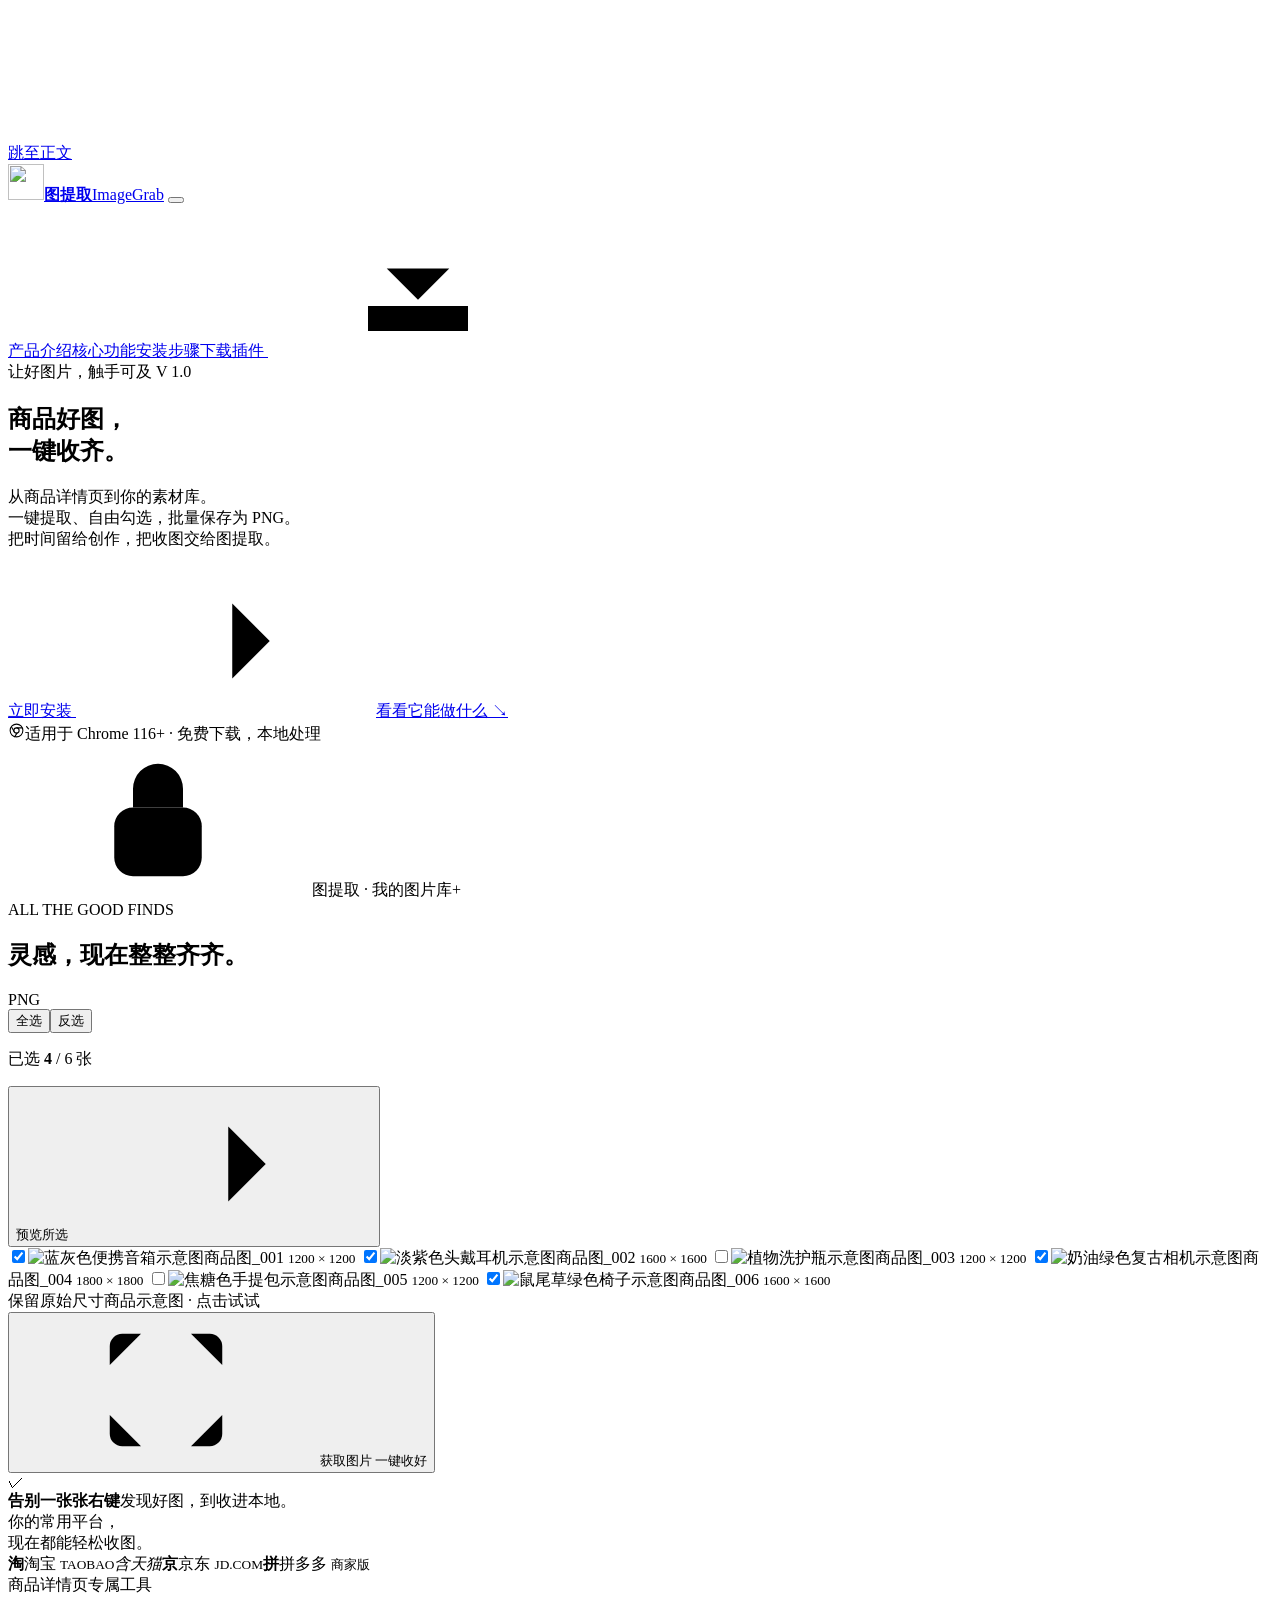
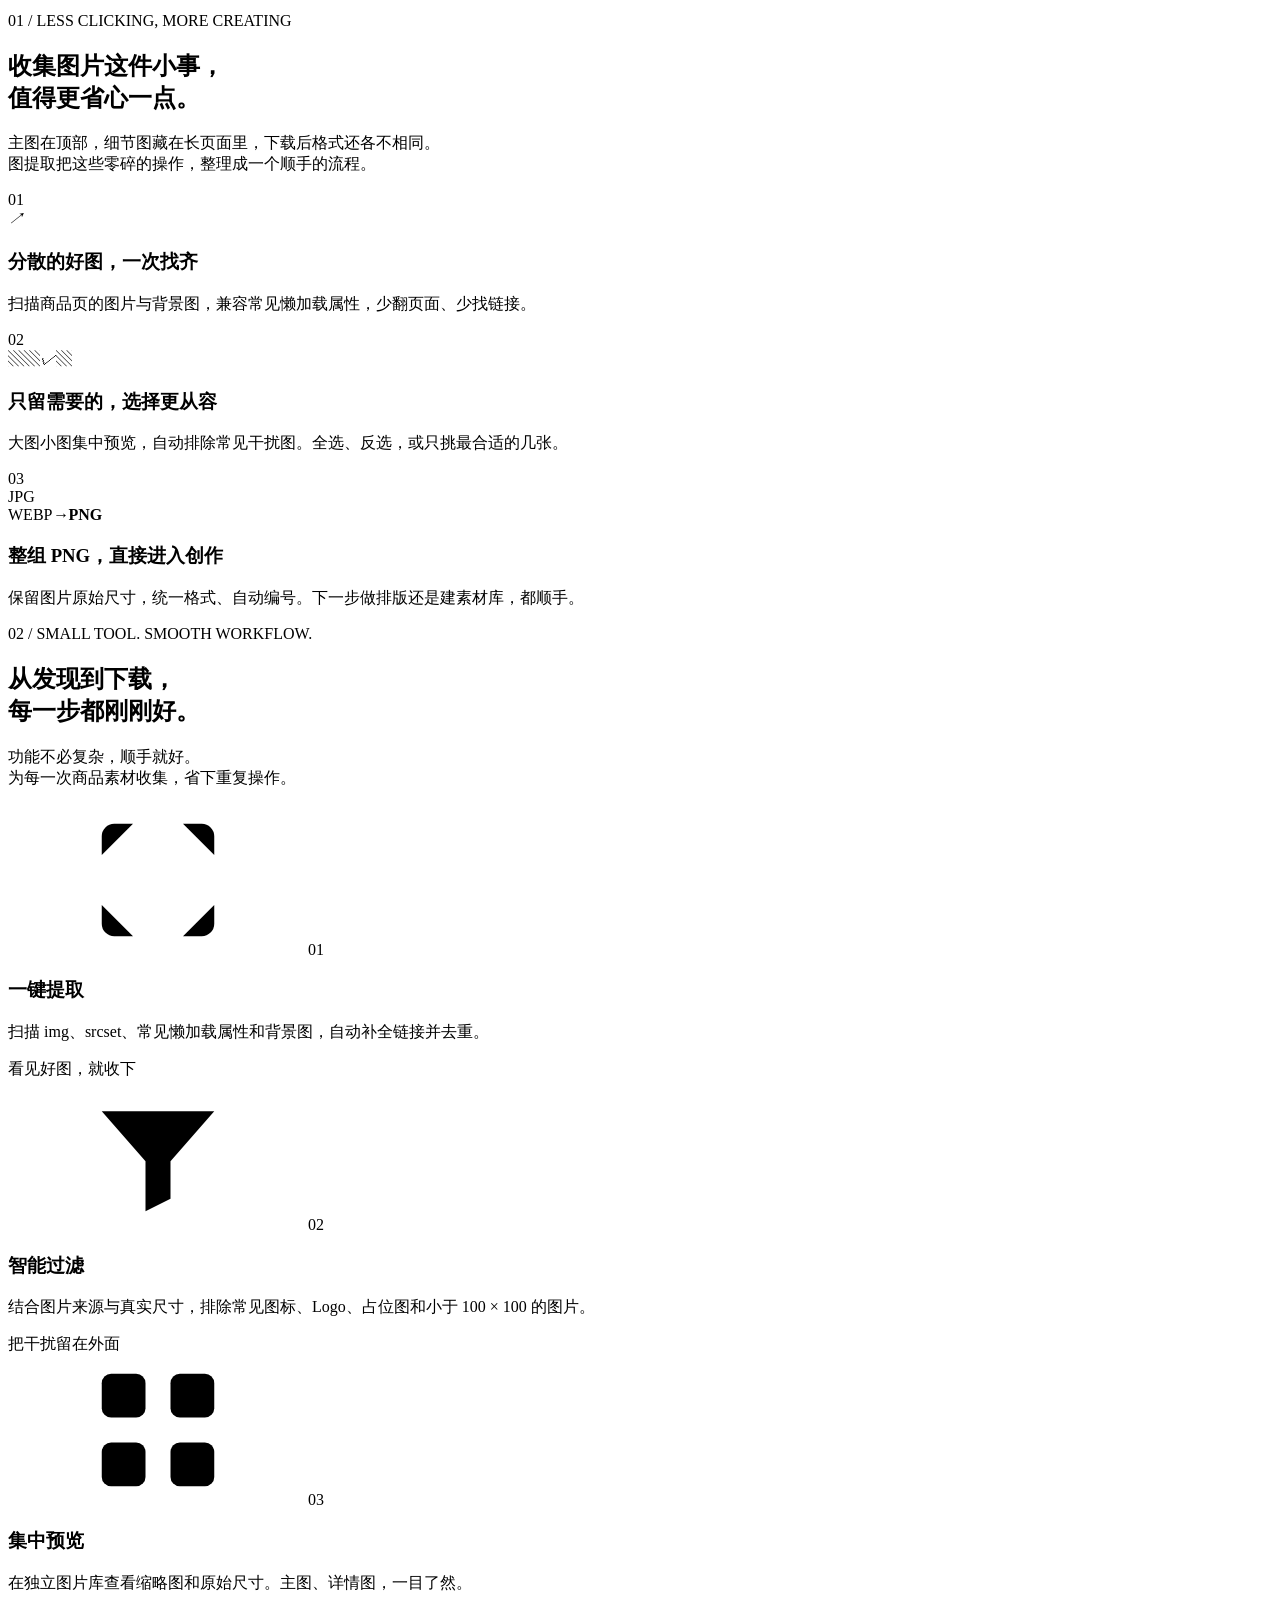
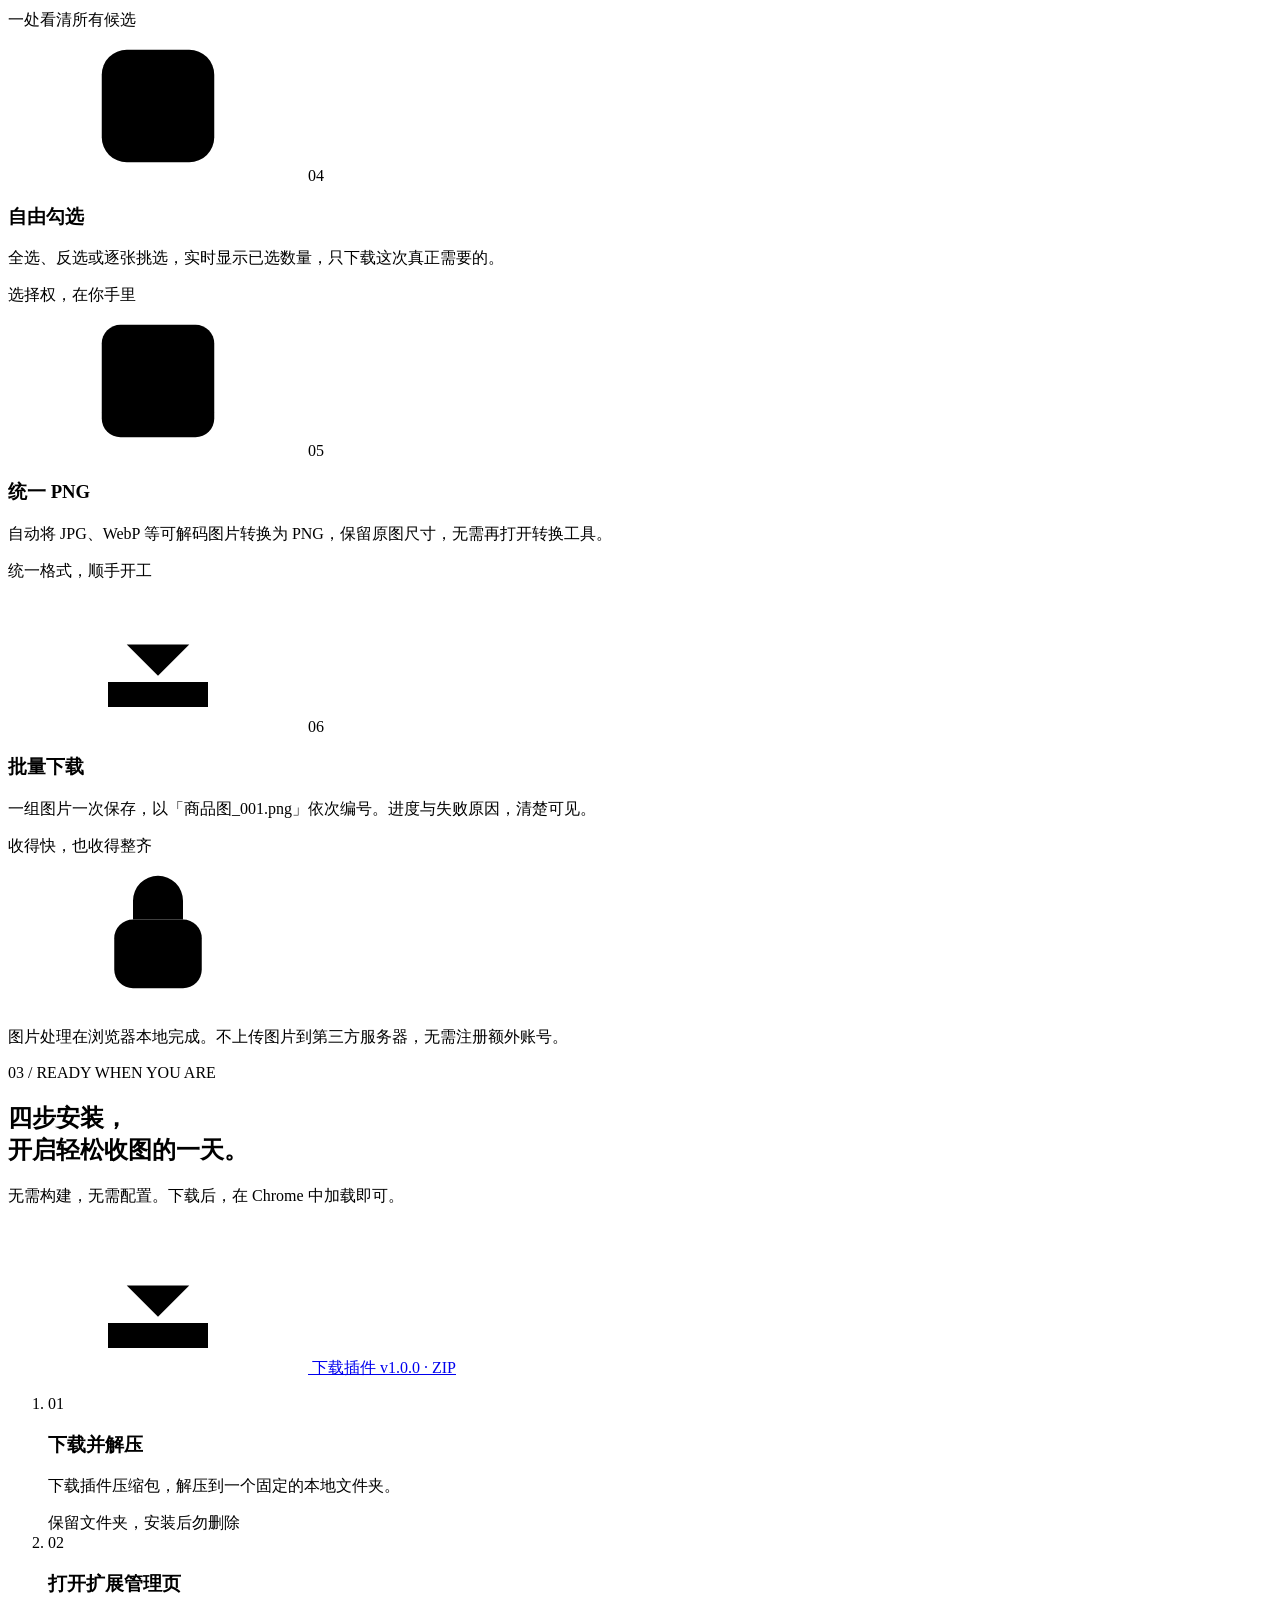
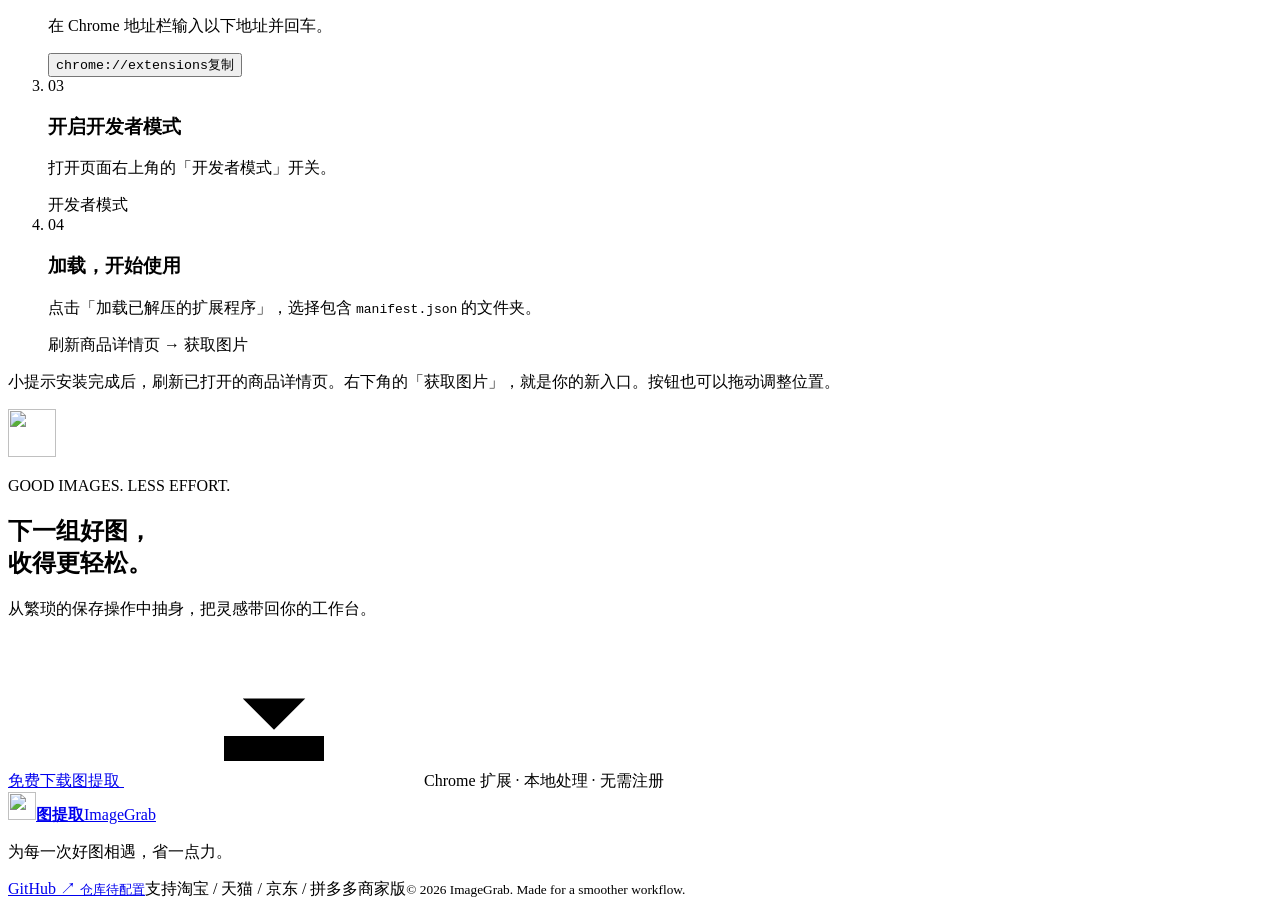
==== docs/index.html @ 9b7d7954 "Add product website" ====
<!doctype html>
<html lang="zh-CN">
<head>
  <meta charset="utf-8"><meta name="viewport" content="width=device-width,initial-scale=1">
  <meta name="description" content="图提取 ImageGrab，Chrome 电商图片助手。提取淘宝、天猫、京东及拼多多商品详情图，集中预览、自由勾选，批量导出 PNG。">
  <meta name="theme-color" content="#4d47dc"><title>图提取 ImageGrab — 商品好图，一键收齐。</title>
  <link rel="icon" href="assets/logo.svg" type="image/svg+xml"><link rel="stylesheet" href="css/style.css"><script src="js/main.js" defer></script>
</head>
<body>
  <a class="skip-link" href="#main">跳至正文</a>
  <!-- 全站 SVG 图标库，完全本地，无外部依赖。 -->
  <svg class="svg-library" xmlns="http://www.w3.org/2000/svg" aria-hidden="true"><defs>
    <symbol id="icon-arrow" viewBox="0 0 24 24"><path d="M5 12h14m-6-6 6 6-6 6"/></symbol>
    <symbol id="icon-download" viewBox="0 0 24 24"><path d="M12 3v12m-5-5 5 5 5-5M4 16v4h16v-4"/></symbol>
    <symbol id="icon-scan" viewBox="0 0 24 24"><path d="M8 3H5a2 2 0 0 0-2 2v3m13-5h3a2 2 0 0 1 2 2v3M3 16v3a2 2 0 0 0 2 2h3m8 0h3a2 2 0 0 0 2-2v-3M3 12h18"/></symbol>
    <symbol id="icon-filter" viewBox="0 0 24 24"><path d="M3 5h18l-7 8v6l-4 2v-8Z"/></symbol>
    <symbol id="icon-grid" viewBox="0 0 24 24"><rect x="3" y="3" width="7" height="7" rx="1.5"/><rect x="14" y="3" width="7" height="7" rx="1.5"/><rect x="3" y="14" width="7" height="7" rx="1.5"/><rect x="14" y="14" width="7" height="7" rx="1.5"/></symbol>
    <symbol id="icon-check" viewBox="0 0 24 24"><path d="m6 12 4 4 8-8"/><rect x="3" y="3" width="18" height="18" rx="4"/></symbol>
    <symbol id="icon-image" viewBox="0 0 24 24"><rect x="3" y="3" width="18" height="18" rx="3"/><path d="m3 17 5-5 4 4 4-6 5 7"/><circle cx="8" cy="8" r="1"/></symbol>
    <symbol id="icon-lock" viewBox="0 0 24 24"><rect x="5" y="10" width="14" height="11" rx="3"/><path d="M8 10V7a4 4 0 0 1 8 0v3m-4 5v2"/></symbol>
  </defs></svg>
  <!-- 吸顶导航：无 JS 时仍可使用所有锚点。 -->
  <header class="site-header" id="top">
    <nav class="nav container" aria-label="主导航">
      <a class="brand" href="#top" aria-label="图提取首页"><img src="assets/logo.svg" width="36" height="36" alt=""><strong>图提取</strong><span class="brand-en">ImageGrab</span></a>
      <button class="menu-toggle" aria-controls="nav-links" aria-expanded="false" aria-label="打开导航菜单"><span></span><span></span></button>
      <div class="nav-links" id="nav-links"><a href="#about">产品介绍</a><a href="#features">核心功能</a><a href="#install">安装步骤</a><a class="nav-download" href="assets/imagegrab-v1.0.0.zip" download="ImageGrab-v1.0.0.zip">下载插件 <svg class="icon"><use href="#icon-download"/></svg></a></div>
    </nav>
  </header>
  <main id="main">
    <!-- 首屏：价值主张 + 可点击的图片库示意。 -->
    <section class="hero container" aria-labelledby="hero-title">
      <div class="hero-copy" data-reveal>
        <div class="eyebrow"><span class="status-dot"></span>让好图片，触手可及 <span class="version">V 1.0</span></div>
        <h1 id="hero-title">商品好图，<br><span>一键收齐。</span></h1>
        <p class="hero-description">从商品详情页到你的素材库。<br>一键提取、自由勾选，批量保存为 PNG。<br>把时间留给创作，把收图交给图提取。</p>
        <div class="hero-actions"><a class="button button-primary" href="#install">立即安装 <svg class="icon"><use href="#icon-arrow"/></svg></a><a class="button button-text" href="#features">看看它能做什么 <span aria-hidden="true">↘</span></a></div>
        <div class="chrome-note"><svg width="17" height="17" viewBox="0 0 24 24" fill="none" aria-hidden="true"><circle cx="12" cy="12" r="9" stroke="currentColor" stroke-width="1.5"/><circle cx="12" cy="12" r="3.7" stroke="currentColor" stroke-width="1.5"/><path d="M12 8.3h8M8.8 13.8 5 7.2m8 8.2-4 6" stroke="currentColor" stroke-width="1.5"/></svg>适用于 Chrome 116+ <span>·</span> 免费下载，本地处理</div>
      </div>
      <div class="hero-visual" data-reveal>
        <div class="visual-grid" aria-hidden="true"></div>
        <div class="workbench">
          <div class="window-bar"><div class="window-dots" aria-hidden="true"><i></i><i></i><i></i></div><span><svg class="icon"><use href="#icon-lock"/></svg> 图提取 · 我的图片库</span><span class="window-plus" aria-hidden="true">+</span></div>
          <div class="workbench-body">
            <div class="workbench-heading"><div><span class="mini-eyebrow">ALL THE GOOD FINDS</span><h2>灵感，现在整整齐齐。</h2></div><span class="file-badge">PNG</span></div>
            <div class="demo-toolbar"><div><button id="demo-all" aria-label="全选示意图片">全选</button><span></span><button id="demo-invert">反选</button></div><p>已选 <strong id="demo-count">4</strong> / 6 张</p><button id="demo-preview">预览所选 <svg class="icon"><use href="#icon-arrow"/></svg></button></div>
            <div class="demo-gallery" id="demo-gallery">
              <label class="demo-card"><input type="checkbox" checked aria-label="选择蓝色音箱示意图"><span class="demo-checkbox" aria-hidden="true"></span><img src="assets/product-speaker.svg" width="600" height="600" alt="蓝灰色便携音箱示意图"><span class="demo-meta">商品图_001 <small>1200 × 1200</small></span></label>
              <label class="demo-card"><input type="checkbox" checked aria-label="选择紫色耳机示意图"><span class="demo-checkbox" aria-hidden="true"></span><img src="assets/product-headphones.svg" width="600" height="600" alt="淡紫色头戴耳机示意图"><span class="demo-meta">商品图_002 <small>1600 × 1600</small></span></label>
              <label class="demo-card"><input type="checkbox" aria-label="选择植物洗护示意图"><span class="demo-checkbox" aria-hidden="true"></span><img src="assets/product-bottle.svg" width="600" height="600" alt="植物洗护瓶示意图"><span class="demo-meta">商品图_003 <small>1200 × 1200</small></span></label>
              <label class="demo-card"><input type="checkbox" checked aria-label="选择复古相机示意图"><span class="demo-checkbox" aria-hidden="true"></span><img src="assets/product-camera.svg" width="600" height="600" alt="奶油绿色复古相机示意图"><span class="demo-meta">商品图_004 <small>1800 × 1800</small></span></label>
              <label class="demo-card"><input type="checkbox" aria-label="选择手提包示意图"><span class="demo-checkbox" aria-hidden="true"></span><img src="assets/product-bag.svg" width="600" height="600" alt="焦糖色手提包示意图"><span class="demo-meta">商品图_005 <small>1200 × 1200</small></span></label>
              <label class="demo-card"><input type="checkbox" checked aria-label="选择椅子示意图"><span class="demo-checkbox" aria-hidden="true"></span><img src="assets/product-chair.svg" width="600" height="600" alt="鼠尾草绿色椅子示意图"><span class="demo-meta">商品图_006 <small>1600 × 1600</small></span></label>
            </div>
            <div class="workbench-footer"><span><i class="tiny-dot"></i>保留原始尺寸</span><span>商品示意图 · 点击试试</span></div>
          </div>
        </div>
        <button class="extract-demo" id="demo-extract"><svg class="icon"><use href="#icon-scan"/></svg> 获取图片 <span>一键收好</span></button>
        <div class="floating-note"><span class="note-check">✓</span><div><strong>告别一张张右键</strong><span>发现好图，到收进本地。</span></div></div>
      </div>
    </section>
    <div class="platform-band container" data-reveal><span class="platform-caption">你的常用平台，<br>现在都能轻松收图。</span><div class="platforms"><span><b class="platform-mark taobao">淘</b>淘宝 <small>TAOBAO</small><i>含天猫</i></span><span><b class="platform-mark jd">京</b>京东 <small>JD.COM</small></span><span><b class="platform-mark pdd">拼</b>拼多多 <small>商家版</small></span></div><span class="platform-detail">商品详情页专属工具</span></div>
    <!-- 产品介绍：围绕实际收图流程，避免空泛承诺。 -->
    <section class="about section container" id="about" aria-labelledby="about-title">
      <div class="about-heading" data-reveal><p class="section-kicker">01 / LESS CLICKING, MORE CREATING</p><h2 id="about-title">收集图片这件小事，<br>值得更省心一点。</h2><p class="section-description">主图在顶部，细节图藏在长页面里，下载后格式还各不相同。<br class="desktop-break">图提取把这些零碎的操作，整理成一个顺手的流程。</p></div>
      <div class="about-cards" data-reveal>
        <article><span class="about-number">01</span><div class="about-art art-find" aria-hidden="true"><span></span><span></span><span></span><i>↗</i></div><h3>分散的好图，一次找齐</h3><p>扫描商品页的图片与背景图，兼容常见懒加载属性，少翻页面、少找链接。</p></article>
        <article><span class="about-number">02</span><div class="about-art art-select" aria-hidden="true"><span>▧</span><span class="picked">▧<i>✓</i></span><span>▧</span></div><h3>只留需要的，选择更从容</h3><p>大图小图集中预览，自动排除常见干扰图。全选、反选，或只挑最合适的几张。</p></article>
        <article><span class="about-number">03</span><div class="about-art art-format" aria-hidden="true"><span>JPG<br>WEBP</span><i>→</i><b>PNG</b></div><h3>整组 PNG，直接进入创作</h3><p>保留图片原始尺寸，统一格式、自动编号。下一步做排版还是建素材库，都顺手。</p></article>
      </div>
    </section>
    <!-- 六项核心能力 -->
    <section class="features-section" id="features" aria-labelledby="features-title"><div class="container section">
      <div class="section-heading" data-reveal><div><p class="section-kicker">02 / SMALL TOOL. SMOOTH WORKFLOW.</p><h2 id="features-title">从发现到下载，<br>每一步都刚刚好。</h2></div><p class="section-description">功能不必复杂，顺手就好。<br>为每一次商品素材收集，省下重复操作。</p></div>
      <div class="feature-grid">
        <article class="feature-card" data-reveal><svg class="feature-icon"><use href="#icon-scan"/></svg><span class="feature-no">01</span><h3>一键提取</h3><p>扫描 img、srcset、常见懒加载属性和背景图，自动补全链接并去重。</p><span class="feature-tag">看见好图，就收下</span></article>
        <article class="feature-card" data-reveal><svg class="feature-icon"><use href="#icon-filter"/></svg><span class="feature-no">02</span><h3>智能过滤</h3><p>结合图片来源与真实尺寸，排除常见图标、Logo、占位图和小于 100 × 100 的图片。</p><span class="feature-tag">把干扰留在外面</span></article>
        <article class="feature-card" data-reveal><svg class="feature-icon"><use href="#icon-grid"/></svg><span class="feature-no">03</span><h3>集中预览</h3><p>在独立图片库查看缩略图和原始尺寸。主图、详情图，一目了然。</p><span class="feature-tag">一处看清所有候选</span></article>
        <article class="feature-card" data-reveal><svg class="feature-icon"><use href="#icon-check"/></svg><span class="feature-no">04</span><h3>自由勾选</h3><p>全选、反选或逐张挑选，实时显示已选数量，只下载这次真正需要的。</p><span class="feature-tag">选择权，在你手里</span></article>
        <article class="feature-card" data-reveal><svg class="feature-icon"><use href="#icon-image"/></svg><span class="feature-no">05</span><h3>统一 PNG</h3><p>自动将 JPG、WebP 等可解码图片转换为 PNG，保留原图尺寸，无需再打开转换工具。</p><span class="feature-tag">统一格式，顺手开工</span></article>
        <article class="feature-card" data-reveal><svg class="feature-icon"><use href="#icon-download"/></svg><span class="feature-no">06</span><h3>批量下载</h3><p>一组图片一次保存，以「商品图_001.png」依次编号。进度与失败原因，清楚可见。</p><span class="feature-tag">收得快，也收得整齐</span></article>
      </div>
      <div class="privacy-note" data-reveal><svg class="icon"><use href="#icon-lock"/></svg><p>图片处理在浏览器本地完成。<span>不上传图片到第三方服务器，无需注册额外账号。</span></p></div>
    </div></section>
    <!-- 安装：提供真实 ZIP，不使用不可访问的 Chrome 内部协议链接。 -->
    <section class="install section container" id="install" aria-labelledby="install-title">
      <div class="install-panel" data-reveal><div class="install-heading"><div><p class="section-kicker">03 / READY WHEN YOU ARE</p><h2 id="install-title">四步安装，<br>开启轻松收图的一天。</h2><p>无需构建，无需配置。下载后，在 Chrome 中加载即可。</p></div><a class="button button-light" href="assets/imagegrab-v1.0.0.zip" download="ImageGrab-v1.0.0.zip"><svg class="icon"><use href="#icon-download"/></svg> 下载插件 <span>v1.0.0 · ZIP</span></a></div>
        <ol class="install-steps"><li><span class="step-number">01</span><h3>下载并解压</h3><p>下载插件压缩包，解压到一个固定的本地文件夹。</p><span class="step-hint">保留文件夹，安装后勿删除</span></li><li><span class="step-number">02</span><h3>打开扩展管理页</h3><p>在 Chrome 地址栏输入以下地址并回车。</p><button class="copy-code" data-copy="chrome://extensions" title="复制扩展管理页地址"><code>chrome://extensions</code><span>复制</span></button></li><li><span class="step-number">03</span><h3>开启开发者模式</h3><p>打开页面右上角的「开发者模式」开关。</p><div class="mode-example" aria-hidden="true">开发者模式 <span></span></div></li><li><span class="step-number">04</span><h3>加载，开始使用</h3><p>点击「加载已解压的扩展程序」，选择包含 <code>manifest.json</code> 的文件夹。</p><span class="step-hint">刷新商品详情页 → 获取图片</span></li></ol>
      </div>
      <p class="install-tip"><span>小提示</span>安装完成后，刷新已打开的商品详情页。右下角的「获取图片」，就是你的新入口。按钮也可以拖动调整位置。</p>
    </section>
    <section class="cta container" id="download" aria-labelledby="cta-title" data-reveal><span class="cta-logo"><img src="assets/logo.svg" width="48" height="48" alt=""></span><p class="section-kicker">GOOD IMAGES. LESS EFFORT.</p><h2 id="cta-title">下一组好图，<br class="mobile-break">收得更轻松。</h2><p>从繁琐的保存操作中抽身，把灵感带回你的工作台。</p><a class="button button-primary" href="assets/imagegrab-v1.0.0.zip" download="ImageGrab-v1.0.0.zip">免费下载图提取 <svg class="icon"><use href="#icon-download"/></svg></a><span class="cta-note">Chrome 扩展 · 本地处理 · 无需注册</span></section>
  </main>
  <footer class="site-footer container"><div><a class="brand" href="#top"><img src="assets/logo.svg" width="28" height="28" alt=""><strong>图提取</strong><span class="brand-en">ImageGrab</span></a><p>为每一次好图相遇，省一点力。</p></div><div class="footer-right"><a href="https://github.com/" target="_blank" rel="noreferrer" title="占位链接：发布项目后替换为实际仓库地址">GitHub ↗ <small>仓库待配置</small></a><span>支持淘宝 / 天猫 / 京东 / 拼多多商家版</span><small>© <span id="year">2026</span> ImageGrab. Made for a smoother workflow.</small></div></footer>
  <div id="toast" class="toast" role="status" aria-live="polite"></div>
  <dialog id="demo-dialog" aria-labelledby="demo-dialog-title"><div class="dialog-heading"><div><p class="section-kicker">A LITTLE PREVIEW</p><h2 id="demo-dialog-title">这组好图，选好了。</h2></div><button id="dialog-close" aria-label="关闭预览">×</button></div><div id="demo-selected" class="selected-preview"></div><p class="dialog-note">这是官网的交互示意。安装扩展后，即可在真实商品页提取并批量下载图片。</p><a href="#install" class="button button-primary" id="dialog-install">去安装图提取 <svg class="icon"><use href="#icon-arrow"/></svg></a></dialog>
</body></html>
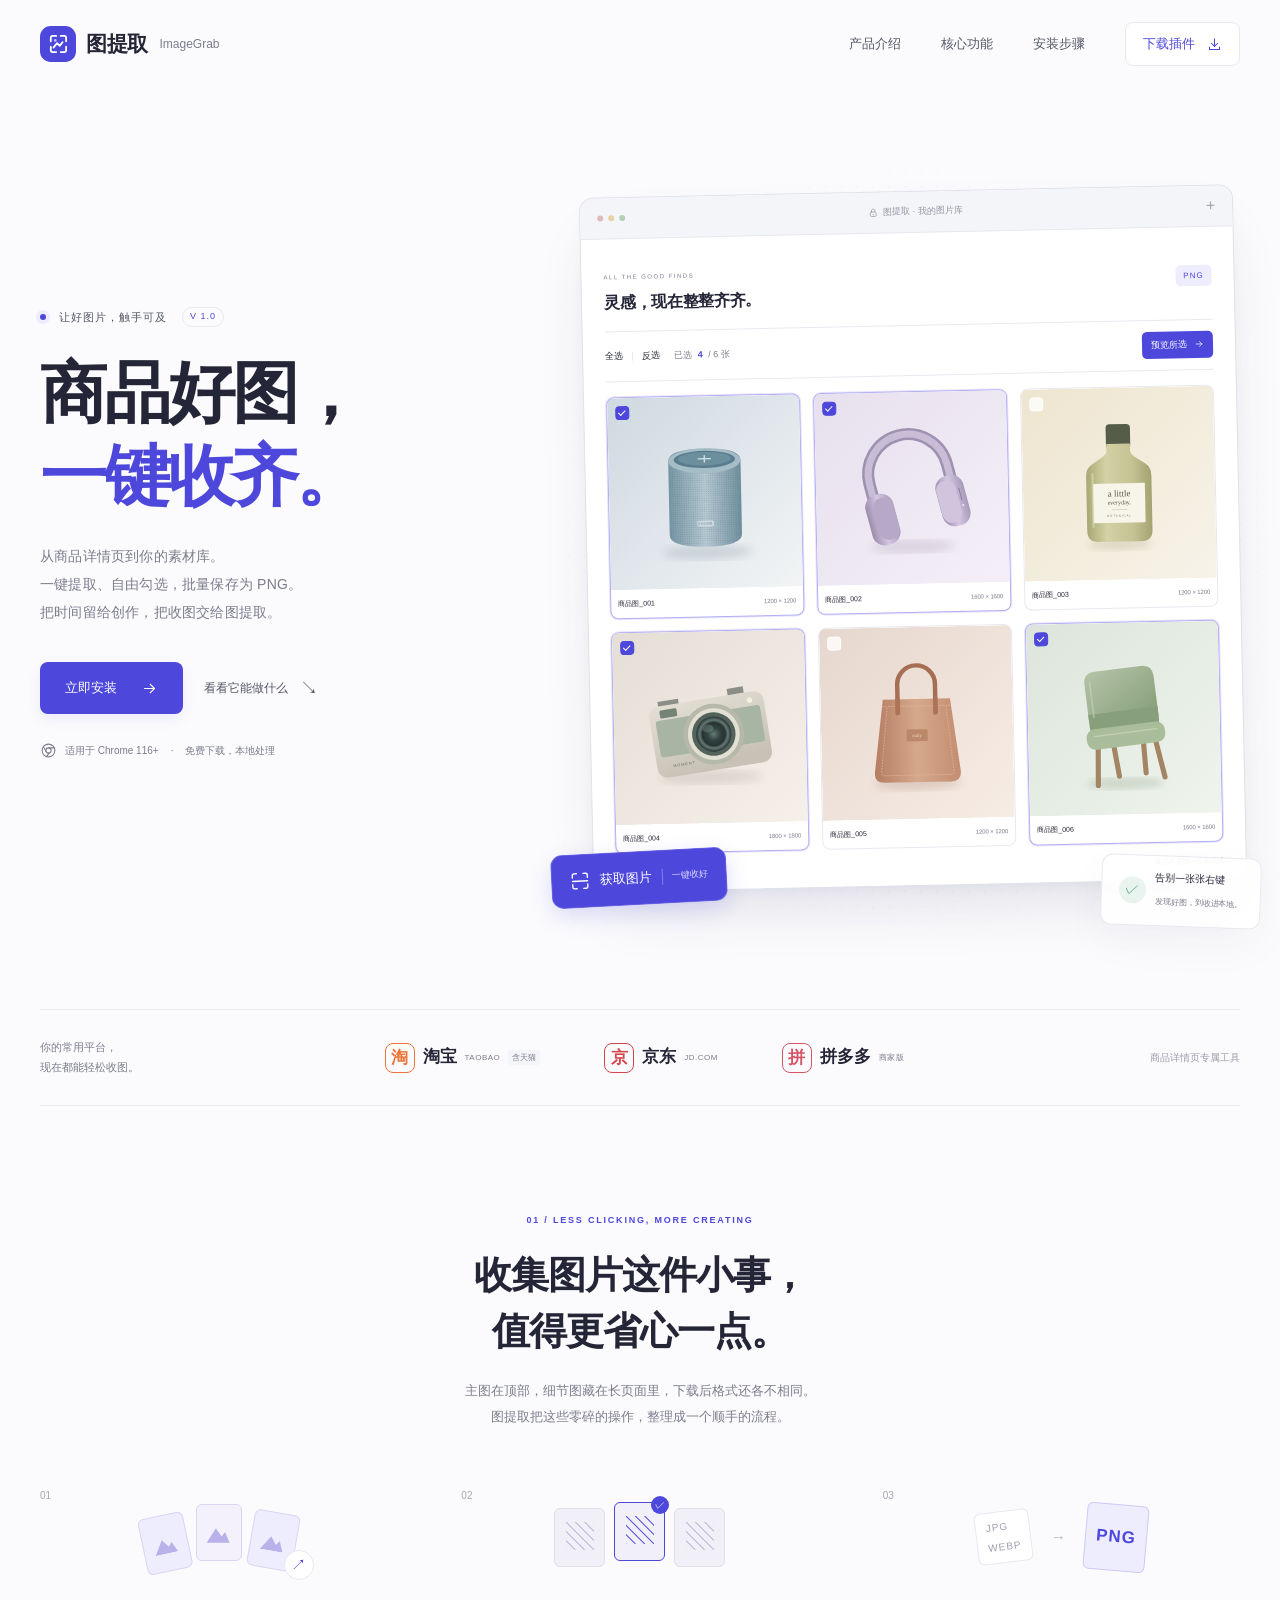
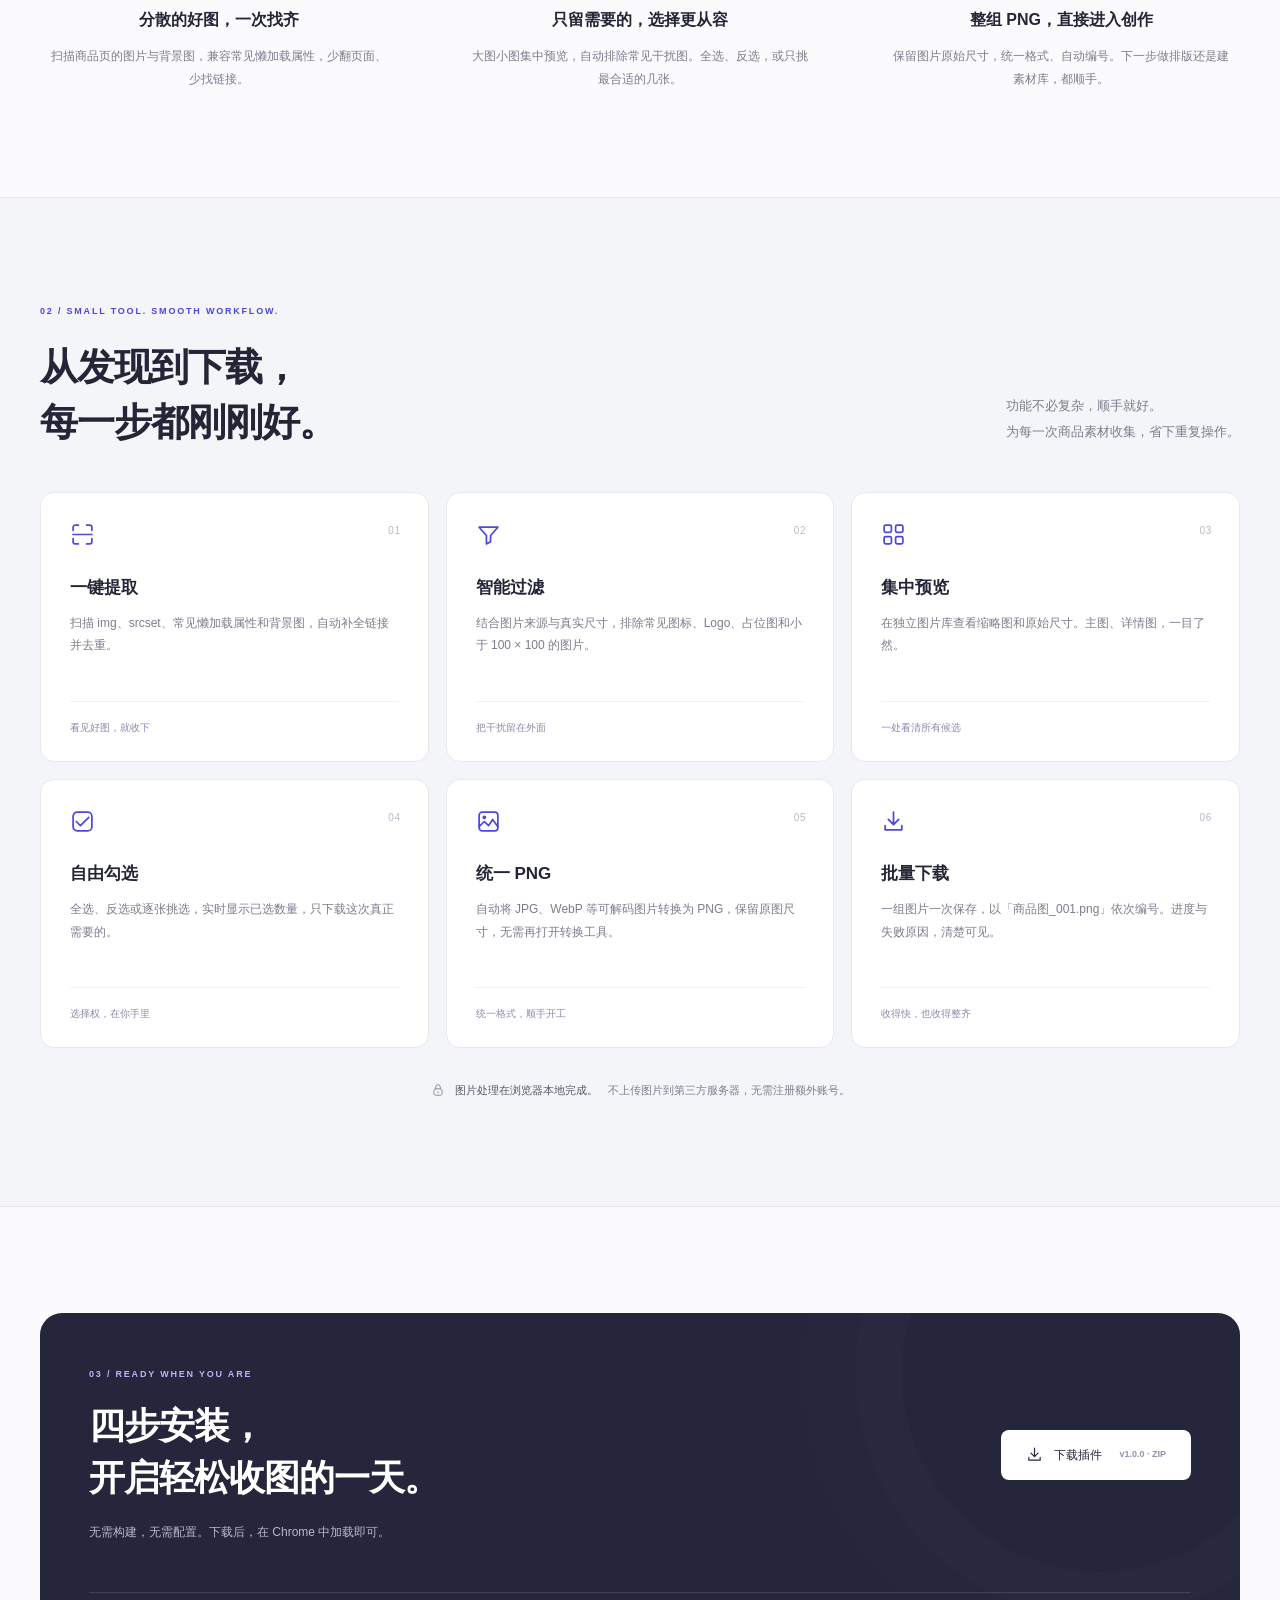
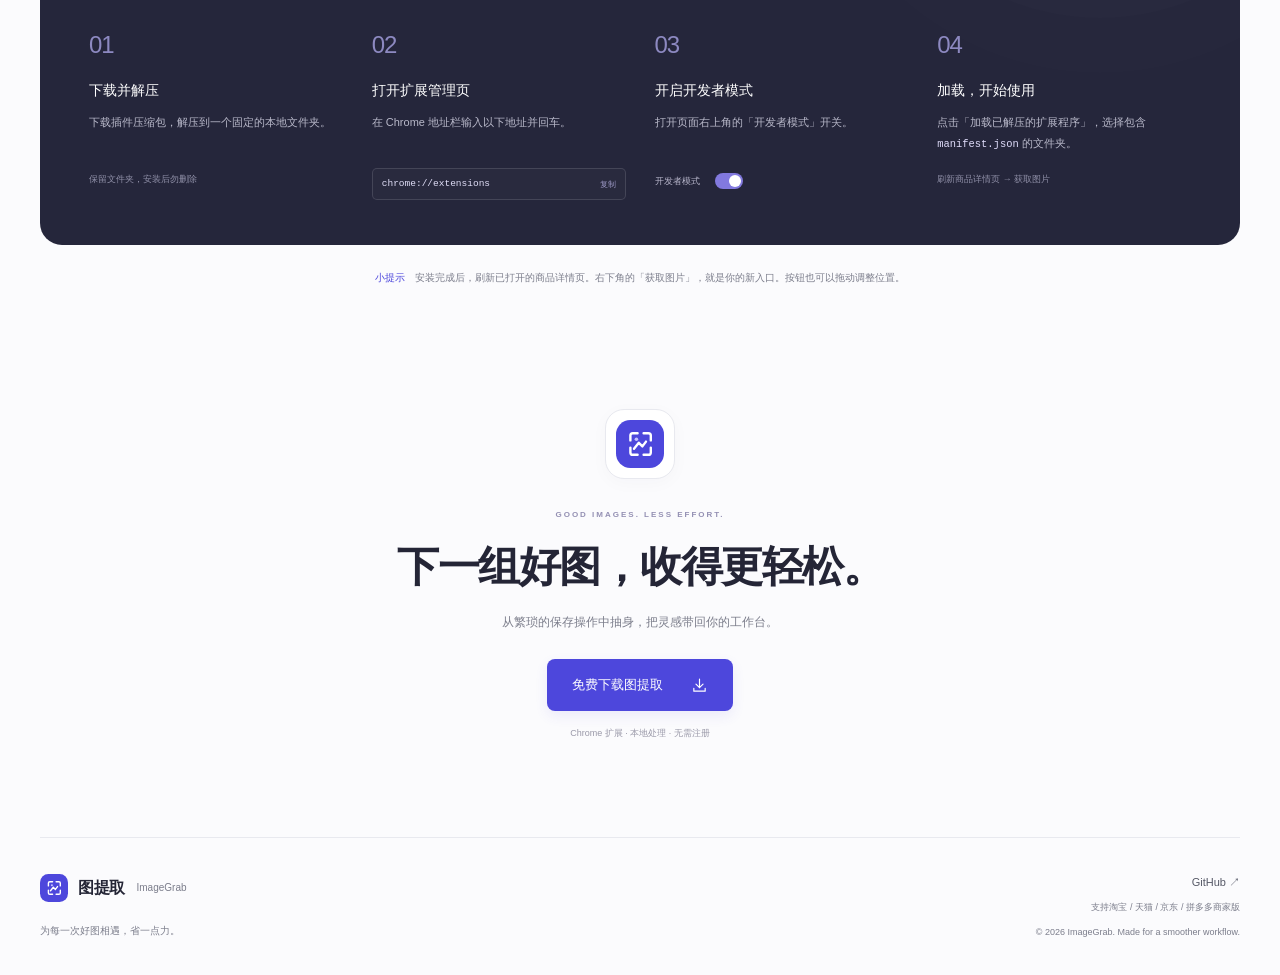
==== commit 2bcf0416: "Fix website GitHub repository link" ====
--- a/docs/index.html
+++ b/docs/index.html
@@ -91,7 +91,7 @@
     </section>
     <section class="cta container" id="download" aria-labelledby="cta-title" data-reveal><span class="cta-logo"><img src="assets/logo.svg" width="48" height="48" alt=""></span><p class="section-kicker">GOOD IMAGES. LESS EFFORT.</p><h2 id="cta-title">下一组好图，<br class="mobile-break">收得更轻松。</h2><p>从繁琐的保存操作中抽身，把灵感带回你的工作台。</p><a class="button button-primary" href="assets/imagegrab-v1.0.0.zip" download="ImageGrab-v1.0.0.zip">免费下载图提取 <svg class="icon"><use href="#icon-download"/></svg></a><span class="cta-note">Chrome 扩展 · 本地处理 · 无需注册</span></section>
   </main>
-  <footer class="site-footer container"><div><a class="brand" href="#top"><img src="assets/logo.svg" width="28" height="28" alt=""><strong>图提取</strong><span class="brand-en">ImageGrab</span></a><p>为每一次好图相遇，省一点力。</p></div><div class="footer-right"><a href="https://github.com/" target="_blank" rel="noreferrer" title="占位链接：发布项目后替换为实际仓库地址">GitHub ↗ <small>仓库待配置</small></a><span>支持淘宝 / 天猫 / 京东 / 拼多多商家版</span><small>© <span id="year">2026</span> ImageGrab. Made for a smoother workflow.</small></div></footer>
+  <footer class="site-footer container"><div><a class="brand" href="#top"><img src="assets/logo.svg" width="28" height="28" alt=""><strong>图提取</strong><span class="brand-en">ImageGrab</span></a><p>为每一次好图相遇，省一点力。</p></div><div class="footer-right"><a href="https://github.com/fanbucket07861-bit/imagegrab" target="_blank" rel="noreferrer" title="查看 ImageGrab GitHub 仓库">GitHub ↗</a><span>支持淘宝 / 天猫 / 京东 / 拼多多商家版</span><small>© <span id="year">2026</span> ImageGrab. Made for a smoother workflow.</small></div></footer>
   <div id="toast" class="toast" role="status" aria-live="polite"></div>
   <dialog id="demo-dialog" aria-labelledby="demo-dialog-title"><div class="dialog-heading"><div><p class="section-kicker">A LITTLE PREVIEW</p><h2 id="demo-dialog-title">这组好图，选好了。</h2></div><button id="dialog-close" aria-label="关闭预览">×</button></div><div id="demo-selected" class="selected-preview"></div><p class="dialog-note">这是官网的交互示意。安装扩展后，即可在真实商品页提取并批量下载图片。</p><a href="#install" class="button button-primary" id="dialog-install">去安装图提取 <svg class="icon"><use href="#icon-arrow"/></svg></a></dialog>
 </body></html>
--- a/docs/css/style.css
+++ b/docs/css/style.css
@@ -0,0 +1,144 @@
+/* 修改 :root 中的主色、间距与圆角，即可调整全站设计。 */
+:root {
+  --primary: #4d47dc; --primary-hover: #3d37bd; --primary-light: #eeedfe; --primary-muted: #b8b4ff;
+  --ink: #242536; --muted: #7b7d8b; --soft-ink: #555866; --paper: #fff; --background: #fbfbfd; --section-bg: #f4f5f9; --line: #e8e9ef;
+  --dark: #25263b; --dark-line: #ffffff21; --dark-muted: #b9b9ca; --green: #56a388; --orange: #ed7437; --red: #d3444b; --pink: #d65463;
+  --space-1: 4px; --space-2: 8px; --space-3: 12px; --space-4: 16px; --space-5: 20px; --space-6: 24px; --space-8: 32px; --space-10: 40px; --space-12: 48px; --space-16: 64px; --space-20: 80px; --space-24: 96px;
+  --radius-sm: 8px; --radius: 14px; --radius-lg: 22px; --radius-xl: 28px; --radius-pill: 99px;
+  --shadow-sm: 0 4px 18px #28255107; --shadow-card: 0 16px 45px #27224e0a; --shadow-window: 0 30px 65px -24px #37365d30, 0 3px 10px #28254306;
+  --container: 1200px; --transition: .25s ease; --font: -apple-system, BlinkMacSystemFont, "Segoe UI", "PingFang SC", "Hiragino Sans GB", "Microsoft YaHei", sans-serif;
+}
+*,*::before,*::after { box-sizing: border-box; } html { scroll-behavior: smooth; scroll-padding-top: 100px; } body { margin: 0; color: var(--ink); background: var(--background); font: 15px/1.7 var(--font); -webkit-font-smoothing: antialiased; } h1,h2,h3,p { margin: 0; } a { color: inherit; text-decoration: none; } button { font: inherit; cursor: pointer; } button,a,input { -webkit-tap-highlight-color: transparent; } button { color: inherit; } img { display: block; max-width: 100%; } :focus-visible { outline: 3px solid var(--primary); outline-offset: 5px; } ::selection { background: var(--primary-light); color: var(--primary); } .svg-library { display: none; } .container { width: calc(100% - 80px); max-width: var(--container); margin-inline: auto; } .section { padding-block: clamp(72px, 8.3vw, 120px); } .icon,.feature-icon { width: 20px; height: 20px; fill: none; stroke: currentColor; stroke-width: 1.65; stroke-linecap: round; stroke-linejoin: round; flex-shrink: 0; } .skip-link { position: fixed; top: -100px; left: var(--space-4); padding: var(--space-3) var(--space-5); background: var(--primary); color: var(--paper); z-index: 50; border-radius: var(--radius-sm); } .skip-link:focus { top: var(--space-3); }
+/* 导航 */
+.site-header { position: sticky; top: 0; z-index: 20; border-bottom: 1px solid transparent; transition: box-shadow var(--transition), background var(--transition); background: #fbfbfdee; backdrop-filter: blur(18px); } .site-header.scrolled { border-color: var(--line); box-shadow: var(--shadow-sm); background: #ffffffea; } .nav { min-height: 88px; display: flex; align-items: center; justify-content: space-between; gap: var(--space-6); } .brand { display: inline-flex; align-items: center; gap: 10px; white-space: nowrap; } .brand strong { font-size: 21px; font-weight: 750; letter-spacing: -.5px; } .brand-en { font-size: 12px; color: var(--muted); margin-left: 2px; font-weight: 450; } .nav-links { display: flex; align-items: center; gap: var(--space-10); font-size: 13px; color: var(--soft-ink); } .nav-links>a { transition: color var(--transition); } .nav-links>a:hover,.nav-links>a.active { color: var(--primary); } .nav-links>a.active:not(.nav-download) { position: relative; } .nav-links>a.active:not(.nav-download)::after { content: ''; position: absolute; left: 45%; bottom: -10px; width: 5px; height: 5px; border-radius: 50%; background: var(--primary); } .nav-download { display: inline-flex; align-items: center; gap: var(--space-3); padding: 10px 17px; color: var(--primary); border: 1px solid var(--line); border-radius: var(--radius-sm); background: var(--paper); } .nav-download:hover { border-color: var(--primary); } .nav-download .icon { width: 15px; height: 15px; } .menu-toggle { display: none; }
+/* 首屏 */
+.hero { display: grid; grid-template-columns: .88fr 1.12fr; gap: var(--space-8); align-items: center; padding-top: 74px; padding-bottom: 90px; } .hero-copy { padding-bottom: var(--space-4); } .eyebrow { display: flex; gap: var(--space-2); align-items: center; color: var(--soft-ink); font-size: 11px; letter-spacing: 1px; } .status-dot { width: 6px; height: 6px; border-radius: 50%; background: var(--primary); box-shadow: 0 0 0 4px var(--primary-light); margin-right: 5px; } .version { margin-left: 7px; font-size: 9px; color: var(--primary); border: 1px solid var(--line); padding: 1px 7px; border-radius: var(--radius-pill); letter-spacing: 1px; } h1 { font-size: clamp(48px, 5.2vw, 72px); line-height: 1.25; font-weight: 800; letter-spacing: -3px; margin-top: 25px; } h1>span { color: var(--primary); } .hero-description { font-size: 14px; color: var(--muted); line-height: 2; margin-top: var(--space-6); letter-spacing: .2px; } .hero-actions { display: flex; align-items: center; gap: var(--space-5); margin-top: var(--space-8); } .button { display: inline-flex; justify-content: center; align-items: center; gap: var(--space-6); padding: 14px 24px; min-height: 50px; border: 1px solid transparent; border-radius: var(--radius-sm); font-weight: 550; font-size: 13px; transition: background var(--transition), transform var(--transition), box-shadow var(--transition); white-space: nowrap; } .button:hover { transform: translateY(-2px); } .button-primary { background: var(--primary); color: var(--paper); box-shadow: 0 5px 13px #4d47dc17; } .button-primary:hover { background: var(--primary-hover); box-shadow: 0 8px 20px #4d47dc25; } .button .icon { width: 17px; height: 17px; } .button-text { padding-inline: 0; gap: var(--space-3); font-size: 12px; color: var(--soft-ink); } .button-text span { font-size: 18px; } .chrome-note { margin-top: 23px; display: flex; gap: var(--space-2); align-items: center; color: var(--muted); font-size: 10px; } .chrome-note>span { margin-inline: var(--space-1); }
+.hero-visual { position: relative; padding: 28px 0 33px; min-width: 0; } .visual-grid { position: absolute; inset: 0 -25px -5px; background-image: radial-gradient(var(--line) .9px, transparent .9px); background-size: 16px 16px; mask-image: radial-gradient(ellipse, black 40%, transparent 75%); } .workbench { position: relative; background: var(--paper); border: 1px solid #e0e1e9; border-radius: var(--radius); box-shadow: var(--shadow-window); transform: rotate(-1.2deg); overflow: hidden; } .window-bar { height: 41px; display: flex; justify-content: space-between; align-items: center; padding-inline: 17px; background: #f4f5f8; border-bottom: 1px solid var(--line); } .window-dots { display: flex; gap: 5px; } .window-dots i { width: 6px; height: 6px; background: #d5d6df; border-radius: 50%; } .window-dots i:first-child { background: #e1b9b8; } .window-dots i:nth-child(2) { background: #e6d2a6; } .window-dots i:last-child { background: #b3cfb5; } .window-bar>span:not(.window-plus) { display: flex; gap: 5px; align-items: center; font-size: 9px; color: #9596a3; } .window-bar .icon { width: 10px; height: 10px; } .window-plus { font-size: 16px; color: #a3a4b2; } .workbench-body { padding: 22px 22px 12px; } .workbench-heading { display: flex; align-items: center; justify-content: space-between; } .mini-eyebrow { font-size: 6px; letter-spacing: 1.5px; color: var(--muted); } .workbench-heading h2 { margin-top: 4px; font-size: 16px; font-weight: 650; letter-spacing: -.3px; } .file-badge { color: var(--primary); font-size: 8px; padding: 4px 8px; background: var(--primary-light); border-radius: 5px; letter-spacing: 1px; } .demo-toolbar { display: flex; align-items: center; margin-top: 17px; padding-block: 11px; border-block: 1px solid var(--line); gap: 14px; font-size: 9px; } .demo-toolbar>div { display: flex; align-items: center; gap: 9px; } .demo-toolbar button { background: none; border: 0; padding: 3px 0; font-size: inherit; } .demo-toolbar button:hover { color: var(--primary); } .demo-toolbar>div>span { height: 9px; width: 1px; background: var(--line); } .demo-toolbar p { color: var(--muted); } .demo-toolbar strong { color: var(--primary); margin-inline: 3px; font-weight: 650; } #demo-preview { margin-left: auto; background: var(--primary); color: var(--paper); border-radius: 5px; padding: 6px 9px; display: inline-flex; align-items: center; gap: 7px; } #demo-preview .icon { width: 10px; height: 10px; } .demo-gallery { display: grid; grid-template-columns: repeat(3, minmax(0, 1fr)); gap: 13px; margin-top: 15px; } .demo-card { position: relative; border-radius: var(--radius-sm); border: 1px solid var(--line); overflow: hidden; cursor: pointer; display: flex; flex-direction: column; transition: border-color var(--transition), box-shadow var(--transition); background: var(--paper); } .demo-card:has(input:checked) { border-color: #b4aff3; box-shadow: 0 0 0 1px #e9e6ff; } .demo-card:hover { border-color: var(--primary); } .demo-card:focus-within { outline: 2px solid var(--primary); outline-offset: 2px; } .demo-card img { width: 100%; height: auto; aspect-ratio: 1; object-fit: cover; } .demo-card input { position: absolute; left: 8px; top: 8px; opacity: 0; width: 17px; height: 17px; margin: 0; } .demo-checkbox { position: absolute; left: 8px; top: 8px; width: 14px; height: 14px; border: 1px solid #ffffffdd; border-radius: 4px; background: #ffffffc9; z-index: 1; } .demo-card input:checked+.demo-checkbox { background: var(--primary); border-color: var(--primary); } .demo-card input:checked+.demo-checkbox::after { content: ''; position: absolute; width: 7px; height: 4px; border-left: 1.5px solid white; border-bottom: 1.5px solid white; transform: rotate(-45deg); left: 2px; top: 3px; } .demo-meta { display: flex; align-items: center; justify-content: space-between; gap: 4px; font-size: 7px; padding: 8px 7px; white-space: nowrap; } .demo-meta small { font-size: 6px; color: var(--muted); letter-spacing: -.1px; } .workbench-footer { display: flex; justify-content: space-between; padding-top: 13px; font-size: 7px; color: var(--muted); } .workbench-footer>span:first-child { display: flex; align-items: center; gap: 4px; } .tiny-dot { width: 4px; height: 4px; border-radius: 50%; background: var(--green); } .extract-demo { position: absolute; left: -35px; bottom: 14px; display: flex; align-items: center; gap: 10px; background: var(--primary); color: white; padding: 15px 18px; border-radius: 12px; border: 1px solid #ffffff30; box-shadow: 0 8px 22px #4d47dc2c; font-size: 13px; font-weight: 550; transform: rotate(-3deg); transition: transform var(--transition); } .extract-demo:hover { transform: rotate(0) translateY(-3px); } .extract-demo span { font-size: 9px; padding-left: 9px; border-left: 1px solid #ffffff50; font-weight: 400; color: #dedcff; } .floating-note { position: absolute; right: -21px; bottom: -8px; display: flex; gap: 9px; align-items: center; padding: 13px 17px; background: #ffffffed; border: 1px solid var(--line); border-radius: 11px; box-shadow: var(--shadow-card); transform: rotate(2deg); } .note-check { width: 27px; height: 27px; border-radius: 50%; background: #eaf4ee; color: var(--green); display: grid; place-items: center; font-size: 14px; } .floating-note strong { display: block; font-size: 10px; font-weight: 550; } .floating-note div>span { font-size: 8px; color: var(--muted); }
+/* 平台带和产品介绍 */
+.platform-band { display: flex; align-items: center; justify-content: space-between; padding-block: 28px; border-block: 1px solid var(--line); gap: 20px; } .platform-caption { font-size: 11px; color: var(--muted); line-height: 1.8; } .platforms { display: flex; align-items: center; gap: clamp(28px, 5vw, 70px); } .platforms>span { display: flex; align-items: center; gap: 8px; font-size: 17px; font-weight: 650; } .platform-mark { width: 30px; height: 30px; display: grid; place-items: center; font-size: 17px; border: 1px solid currentColor; border-radius: var(--radius-sm); font-weight: 700; } .taobao { color: var(--orange); } .jd { color: var(--red); } .pdd { color: var(--pink); } .platforms small { font-size: 8px; color: var(--muted); font-weight: 450; letter-spacing: .5px; } .platforms i { font-size: 8px; font-style: normal; background: var(--section-bg); color: var(--muted); padding: 1px 4px; border-radius: 3px; font-weight: 400; } .platform-detail { font-size: 10px; color: #9b9caa; }
+.section-kicker { color: var(--primary); font-size: 9px; font-weight: 600; letter-spacing: 1.8px; margin-bottom: 19px; } h2 { font-size: clamp(29px, 3vw, 39px); font-weight: 700; line-height: 1.45; letter-spacing: -1px; } .section-description { font-size: 13px; color: var(--muted); line-height: 2; margin-top: var(--space-5); } .about-heading { text-align: center; } .about-cards { display: grid; grid-template-columns: repeat(3, minmax(0, 1fr)); gap: var(--space-16); margin-top: 57px; } .about-cards article { position: relative; } .about-number { font-size: 10px; color: #a4a5b3; font-variant-numeric: tabular-nums; position: absolute; left: 0; top: 0; } .about-art { height: 100px; display: flex; align-items: center; justify-content: center; gap: 9px; margin-bottom: 19px; } .about-cards h3 { font-size: 16px; font-weight: 650; text-align: center; } .about-cards p { font-size: 12px; color: var(--muted); line-height: 1.9; text-align: center; margin-top: 12px; padding-inline: 6px; } .art-find { position: relative; } .art-find>span { height: 57px; width: 46px; background: var(--primary-light); border: 1px solid #d9d5f3; border-radius: 6px; position: relative; transform: rotate(-12deg) translateY(6px); } .art-find>span::after { content: ''; width: 23px; height: 18px; background: #b9b1e9; clip-path: polygon(0 100%,40% 20%,65% 65%,80% 40%,100% 100%); position: absolute; top: 20px; left: 10px; } .art-find>span:nth-child(2) { transform: rotate(0) translateY(-5px); background: #f4f1fc; } .art-find>span:nth-child(3) { transform: rotate(10deg) translateY(3px); } .art-find i { position: absolute; right: calc(50% - 95px); bottom: 7px; width: 30px; height: 30px; border-radius: 50%; display: grid; place-items: center; background: var(--paper); color: var(--primary); border: 1px solid var(--line); font-style: normal; } .art-select>span { font-size: 28px; color: #b9b4d5; width: 51px; height: 59px; display: grid; place-items: center; background: #f1eff8; border: 1px solid #e0ddec; border-radius: 6px; position: relative; } .art-select>span.picked { border-color: var(--primary); color: var(--primary); transform: translateY(-6px); } .art-select i { position: absolute; right: -5px; top: -7px; background: var(--primary); color: white; border-radius: 50%; font-size: 10px; width: 18px; height: 18px; display: grid; place-items: center; font-style: normal; } .art-format>span { border: 1px solid var(--line); border-radius: 6px; padding: 5px 10px; font-size: 10px; line-height: 2; color: #a09cae; background: white; letter-spacing: 1px; transform: rotate(-7deg); } .art-format>i { font-style: normal; color: #b7b3cc; margin-inline: 10px; } .art-format>b { padding: 18px 10px; border-radius: 6px; background: var(--primary-light); border: 1px solid #cec9f9; color: var(--primary); font-size: 17px; letter-spacing: 1px; transform: rotate(5deg); }
+/* 核心功能：清晰的三列信息网格。 */
+.features-section { background: var(--section-bg); border-block: 1px solid var(--line); } .section-heading { display: flex; align-items: flex-end; justify-content: space-between; gap: 40px; margin-bottom: 42px; } .section-heading>.section-description { padding-bottom: 5px; } .feature-grid { display: grid; grid-template-columns: repeat(3, minmax(0, 1fr)); gap: 17px; } .feature-card { position: relative; background: var(--paper); border: 1px solid var(--line); border-radius: var(--radius); padding: 29px 29px 25px; transition: transform var(--transition), box-shadow var(--transition); } .feature-card:hover { transform: translateY(-5px); box-shadow: var(--shadow-card); } .feature-icon { width: 25px; height: 25px; color: var(--primary); } .feature-no { position: absolute; right: 27px; top: 29px; color: #b9b9c6; font-size: 10px; letter-spacing: .7px; } .feature-card h3 { font-size: 17px; font-weight: 650; margin: 19px 0 9px; } .feature-card p { font-size: 12px; line-height: 1.9; color: var(--muted); min-height: 68px; } .feature-tag { display: block; border-top: 1px solid #f0f0f5; padding-top: 17px; margin-top: 21px; color: #8c89aa; font-size: 10px; } .privacy-note { display: flex; gap: 10px; align-items: center; justify-content: center; margin-top: 33px; color: var(--soft-ink); } .privacy-note .icon { width: 14px; height: 14px; color: #8b8aa2; } .privacy-note p { font-size: 11px; } .privacy-note p>span { color: var(--muted); margin-left: 10px; }
+/* 安装引导 */
+.install-panel { background: var(--dark); color: var(--paper); border-radius: var(--radius-lg); padding: 54px 49px 45px; position: relative; overflow: hidden; } .install-panel::before { content: ''; position: absolute; right: -60px; top: -140px; width: 400px; height: 400px; border: 1px solid #ffffff07; border-radius: 50%; pointer-events: none; box-shadow: 0 0 0 45px #ffffff02, 0 0 0 100px #ffffff01; } .install-panel .section-kicker { color: var(--primary-muted); } .install-heading { display: flex; align-items: center; justify-content: space-between; gap: 24px; position: relative; } .install-heading h2 { font-size: clamp(28px, 2.8vw, 36px); } .install-heading p:not(.section-kicker) { font-size: 12px; margin-top: 17px; color: var(--dark-muted); } .button-light { background: var(--paper); color: var(--dark); gap: 11px; font-size: 12px; } .button-light>span { color: #9593aa; font-size: 9px; margin-left: 6px; } .button-light:hover { background: var(--primary-light); } .install-steps { list-style: none; margin: 49px 0 0; padding: 32px 0 0; border-top: 1px solid var(--dark-line); display: grid; grid-template-columns: repeat(4, minmax(0, 1fr)); gap: 29px; position: relative; } .step-number { color: #8d89c1; font-size: 24px; font-weight: 400; letter-spacing: -1px; } .install-steps h3 { font-size: 14px; font-weight: 550; margin: 13px 0 10px; } .install-steps p { font-size: 11px; color: var(--dark-muted); line-height: 1.9; min-height: 43px; } .step-hint { font-size: 9px; color: #9090a8; display: block; margin-top: 17px; } .copy-code { display: flex; align-items: center; gap: 9px; padding: 7px 9px; border: 1px solid var(--dark-line); background: #ffffff05; color: #e1dff8; font-size: 10px; border-radius: 5px; margin-top: 13px; white-space: nowrap; width: 100%; justify-content: space-between; } .copy-code:hover { background: #ffffff0c; } .copy-code span { color: #9a96c3; font-size: 8px; } code { font-family: ui-monospace, "Cascadia Code", Consolas, monospace; font-size: .95em; } .install-steps p code { color: #e0ddfb; } .mode-example { display: flex; align-items: center; gap: 15px; font-size: 9px; color: #b9b7cc; margin-top: 18px; } .mode-example>span { width: 28px; height: 16px; background: #8279de; border-radius: 20px; position: relative; } .mode-example>span::after { content: ''; position: absolute; width: 12px; height: 12px; top: 2px; right: 2px; background: var(--paper); border-radius: 50%; } .install-tip { text-align: center; color: var(--muted); font-size: 10px; line-height: 1.9; margin-top: 23px; padding-inline: 10px; } .install-tip>span { color: var(--primary); margin-right: 10px; }
+/* 页尾 CTA 和页脚 */
+.cta { padding: 15px 0 95px; text-align: center; } .cta-logo { display: inline-block; padding: 10px; border: 1px solid var(--line); border-radius: 19px; background: var(--paper); box-shadow: var(--shadow-sm); margin-bottom: 22px; } .cta .section-kicker { font-size: 8px; letter-spacing: 2px; color: #9490b3; margin-bottom: 14px; } .cta h2 { font-size: clamp(30px, 3.3vw, 43px); font-weight: 700; letter-spacing: -1.5px; } .cta>p:not(.section-kicker) { color: var(--muted); font-size: 12px; margin-top: 15px; } .cta>.button { margin-top: 27px; gap: 28px; } .cta-note { display: block; margin-top: 15px; color: #9998a8; font-size: 9px; } .mobile-break { display: none; } .site-footer { padding-block: 35px; border-top: 1px solid var(--line); display: flex; justify-content: space-between; align-items: center; gap: 30px; } .site-footer .brand strong { font-size: 16px; } .site-footer .brand-en { font-size: 10px; } .site-footer p { color: var(--muted); font-size: 10px; margin-top: 13px; } .footer-right { display: flex; flex-direction: column; text-align: right; gap: 9px; } .footer-right a { color: var(--soft-ink); font-size: 11px; } .footer-right a small { font-size: 8px; color: #aaa8b8; margin-left: 4px; } .footer-right>span,.footer-right>small { color: var(--muted); font-size: 9px; }
+/* 交互反馈与无障碍：无 JS 时正文保持可见。 */
+.toast { position: fixed; left: 50%; bottom: 26px; transform: translate(-50%, 15px); opacity: 0; pointer-events: none; background: var(--dark); color: var(--paper); border-radius: var(--radius-sm); padding: 13px 23px; font-size: 12px; box-shadow: var(--shadow-card); z-index: 60; transition: opacity var(--transition), transform var(--transition); max-width: calc(100vw - 32px); width: max-content; } .toast.visible { opacity: 1; transform: translate(-50%, 0); } .reveal-ready { opacity: 0; transform: translateY(20px); transition: opacity .65s ease, transform .65s ease; } .reveal-ready.revealed { opacity: 1; transform: translateY(0); } dialog { width: min(670px, calc(100% - 32px)); max-height: 90dvh; border: 1px solid var(--line); border-radius: var(--radius-lg); padding: 30px; color: var(--ink); overflow-y: auto; box-shadow: var(--shadow-window); } dialog::backdrop { background: #23233680; backdrop-filter: blur(5px); } .dialog-heading { display: flex; justify-content: space-between; align-items: center; gap: 20px; } .dialog-heading .section-kicker { margin-bottom: 8px; font-size: 8px; } .dialog-heading h2 { font-size: 25px; } #dialog-close { width: 32px; height: 32px; border: 1px solid var(--line); border-radius: 50%; background: var(--paper); color: var(--muted); font-size: 23px; line-height: 1; } .selected-preview { display: grid; grid-template-columns: repeat(3, minmax(0, 1fr)); gap: 12px; margin-top: 25px; } .selected-preview img { width: 100%; border-radius: var(--radius-sm); } .dialog-note { color: var(--muted); font-size: 12px; margin-block: 22px; }
+/* 平板：768–1023px */
+@media (min-width: 768px) and (max-width: 1023px) { .container { width: calc(100% - 56px); } .nav-links { gap: 24px; } .hero { gap: 24px; padding-top: 50px; padding-bottom: 70px; grid-template-columns: .88fr 1.12fr; } h1 { font-size: 49px; letter-spacing: -2.5px; } .hero-description { font-size: 12px; } .hero-actions { gap: 16px; flex-wrap: wrap; } .button { padding-inline: 20px; } .hero-actions .button-text { padding-inline: 0; } .workbench-body { padding: 16px 13px 10px; } .workbench-heading h2 { font-size: 13px; } .demo-gallery { gap: 8px; } .demo-meta { flex-direction: column; align-items: flex-start; font-size: 6px; padding: 5px; gap: 2px; } .demo-meta small { font-size: 5px; } .demo-toolbar { gap: 8px; font-size: 8px; } #demo-preview { padding: 5px 7px; } .extract-demo { left: -10px; padding: 12px 14px; font-size: 11px; } .extract-demo span { display: none; } .floating-note { right: -7px; padding: 10px; bottom: -13px; } .platforms { gap: 26px; } .platforms small,.platform-detail { display: none; } .about-cards { gap: 35px; } .feature-card { padding: 25px 21px; } .feature-card p { min-height: 91px; } .install-panel { padding: 38px 30px; } .install-steps { gap: 20px; grid-template-columns: repeat(2, minmax(0, 1fr)); row-gap: 30px; } .install-steps p { min-height: auto; } }
+/* 手机：<768px，320px 仍无水平溢出。 */
+@media (max-width: 767px) {
+  html { scroll-padding-top: 80px; }
+  .container { width: calc(100% - 40px); }
+  .nav { min-height: 70px; gap: 12px; }
+  .brand strong { font-size: 19px; }
+  .brand img { width: 31px; height: 31px; }
+  .brand-en { font-size: 10px; }
+  .menu-toggle { display: flex; width: 40px; height: 40px; padding: 11px 8px; gap: 6px; flex-direction: column; justify-content: center; border: 1px solid var(--line); border-radius: var(--radius-sm); background: var(--paper); }
+  .menu-toggle>span { width: 22px; height: 1.5px; background: var(--ink); transition: transform var(--transition); }
+  .menu-toggle[aria-expanded="true"]>span:first-child { transform: translateY(3.75px) rotate(45deg); }
+  .menu-toggle[aria-expanded="true"]>span:last-child { transform: translateY(-3.75px) rotate(-45deg); }
+  .nav-links { display: none; position: absolute; left: 0; right: 0; top: 70px; padding: 16px 20px 24px; background: var(--paper); border-bottom: 1px solid var(--line); flex-direction: column; align-items: stretch; gap: 0; box-shadow: var(--shadow-card); }
+  .nav-links.open { display: flex; }
+  .nav-links>a { padding: 13px 10px; }
+  .nav-links>a.active::after { display: none; }
+  .nav-download { justify-content: center; margin-top: 7px; }
+  .hero { grid-template-columns: 1fr; padding-top: 41px; padding-bottom: 61px; gap: 27px; }
+  .hero-copy { padding: 0; }
+  .eyebrow { font-size: 9px; }
+  h1 { font-size: clamp(45px, 10.5vw, 64px); margin-top: 23px; line-height: 1.22; letter-spacing: -2px; }
+  .hero-description { font-size: 12px; margin-top: 20px; }
+  .hero-description br:first-child { display: none; }
+  .hero-actions { margin-top: 26px; gap: 22px; }
+  .hero-actions .button { font-size: 12px; padding: 12px 20px; gap: 20px; min-height: 46px; }
+  .hero-actions .button-text { padding-inline: 0; font-size: 11px; gap: 9px; }
+  .chrome-note { font-size: 9px; margin-top: 20px; gap: 7px; }
+  .hero-visual { margin-inline: 5px; padding: 17px 0 30px; }
+  .visual-grid { inset-inline: -3px; }
+  .workbench { transform: rotate(-1deg); }
+  .workbench-body { padding: 18px 14px 11px; }
+  .window-bar { height: 34px; padding-inline: 12px; }
+  .window-dots i { width: 5px; height: 5px; }
+  .window-bar>span:not(.window-plus) { font-size: 8px; }
+  .workbench-heading h2 { font-size: 14px; }
+  .demo-gallery { gap: 8px; margin-top: 11px; }
+  .demo-toolbar { margin-top: 13px; font-size: 8px; gap: 10px; padding-block: 10px; }
+  .demo-meta { flex-direction: column; align-items: flex-start; font-size: 6px; padding: 6px; gap: 2px; }
+  .demo-meta small { font-size: 5px; }
+  .demo-checkbox { width: 12px; height: 12px; top: 6px; left: 6px; border-radius: 3px; }
+  .demo-card input:checked+.demo-checkbox::after { width: 6px; height: 3px; left: 2px; top: 3px; }
+  .workbench-footer { font-size: 6px; }
+  .extract-demo { left: -9px; bottom: 7px; padding: 11px 13px; font-size: 11px; gap: 8px; }
+  .extract-demo .icon { width: 16px; height: 16px; }
+  .extract-demo span { font-size: 8px; padding-left: 8px; }
+  .floating-note { right: -8px; bottom: -7px; padding: 9px 10px; gap: 6px; }
+  .note-check { width: 22px; height: 22px; font-size: 12px; }
+  .floating-note strong { font-size: 8px; }
+  .floating-note div>span { font-size: 6px; }
+  .platform-band { flex-wrap: wrap; padding-block: 25px; gap: 20px; }
+  .platform-caption { font-size: 10px; }
+  .platform-caption br { display: none; }
+  .platforms { width: 100%; justify-content: space-between; gap: 14px; order: 2; }
+  .platforms>span { font-size: 14px; gap: 6px; }
+  .platforms small { display: none; }
+  .platform-mark { width: 25px; height: 25px; font-size: 14px; border-radius: 6px; }
+  .platform-detail { font-size: 8px; margin-left: auto; }
+  .platforms i { font-size: 7px; padding-inline: 3px; }
+  .section { padding-block: 68px; }
+  .section-kicker { font-size: 8px; letter-spacing: 1.2px; margin-bottom: 15px; }
+  h2 { font-size: clamp(26px, 6.8vw, 34px); letter-spacing: -.8px; }
+  .section-description { font-size: 12px; margin-top: 18px; }
+  .desktop-break { display: none; }
+  .about-cards { grid-template-columns: 1fr; gap: 33px; margin-top: 40px; }
+  .about-cards article { padding: 8px 20px 26px; border-bottom: 1px solid var(--line); }
+  .about-cards article:last-child { border-bottom: 0; padding-bottom: 0; }
+  .about-number { left: 2px; top: 7px; }
+  .about-art { height: 82px; margin-bottom: 12px; }
+  .about-cards h3 { font-size: 16px; }
+  .about-cards p { max-width: 340px; margin: 10px auto 0; font-size: 12px; }
+  .section-heading { display: block; margin-bottom: 28px; }
+  .section-heading>.section-description { margin-top: 17px; }
+  .feature-grid { grid-template-columns: 1fr; gap: 12px; }
+  .feature-card { padding: 25px; }
+  .feature-icon { width: 25px; height: 25px; }
+  .feature-card h3 { font-size: 17px; margin-top: 16px; }
+  .feature-card p { min-height: auto; font-size: 12px; }
+  .feature-tag { margin-top: 18px; padding-top: 14px; font-size: 10px; }
+  .privacy-note { align-items: flex-start; margin-top: 25px; gap: 8px; }
+  .privacy-note .icon { margin-top: 3px; }
+  .privacy-note p { font-size: 10px; }
+  .privacy-note p>span { display: block; margin-left: 0; margin-top: 3px; }
+  .install-panel { padding: 30px 24px; border-radius: 17px; }
+  .install-heading { display: block; }
+  .install-heading h2 { font-size: 27px; }
+  .install-heading p:not(.section-kicker) { font-size: 11px; margin-top: 14px; }
+  .install-heading>.button { margin-top: 24px; min-height: 45px; font-size: 11px; gap: 9px; }
+  .button-light>span { font-size: 8px; }
+  .install-steps { margin-top: 30px; padding-top: 25px; grid-template-columns: 1fr; gap: 26px; }
+  .install-steps>li { padding-left: 43px; position: relative; }
+  .step-number { position: absolute; left: 0; top: 0; font-size: 21px; }
+  .install-steps h3 { margin: 3px 0 8px; font-size: 14px; }
+  .install-steps p { min-height: auto; font-size: 11px; }
+  .step-hint { margin-top: 10px; font-size: 9px; }
+  .copy-code { width: max-content; max-width: 100%; font-size: 9px; gap: 10px; }
+  .mode-example { margin-top: 11px; }
+  .install-tip { font-size: 10px; text-align: left; margin-top: 18px; padding-inline: 0; }
+  .cta { padding-top: 0; padding-bottom: 66px; }
+  .cta-logo { padding: 8px; border-radius: 16px; margin-bottom: 18px; }
+  .cta-logo img { width: 40px; height: 40px; }
+  .cta h2 { font-size: 33px; }
+  .cta>p:not(.section-kicker) { font-size: 11px; max-width: 250px; margin-inline: auto; }
+  .cta>.button { margin-top: 23px; }
+  .site-footer { flex-direction: column; align-items: flex-start; padding-block: 29px; gap: 25px; }
+  .footer-right { text-align: left; gap: 10px; }
+  .site-footer p { margin-top: 9px; }
+  .footer-right>span,.footer-right>small { font-size: 8px; }
+  dialog { padding: 22px; }
+  .dialog-heading h2 { font-size: 21px; }
+  .selected-preview { grid-template-columns: repeat(2, minmax(0, 1fr)); gap: 10px; }
+  .dialog-note { font-size: 11px; }
+}
+@media (max-width: 359px) { .container { width: calc(100% - 32px); } .hero-actions { gap: 17px; } .button { padding-inline: 17px; } .button-text { padding-inline: 0; font-size: 10px; } .hero-visual { margin-inline: 0; } .workbench-heading h2 { font-size: 12px; } .workbench-body { padding-inline: 11px; } .demo-toolbar { gap: 7px; font-size: 7px; } #demo-preview { padding-inline: 6px; } .demo-meta { font-size: 5px; } .floating-note { display: none; } .platform-detail { display: none; } .platforms>span { font-size: 13px; gap: 5px; } .platforms i { display: none; } .install-panel { padding-inline: 20px; } .install-heading h2 { font-size: 24px; } .install-heading>.button { padding-inline: 13px; } .mobile-break { display: block; } }
+@media (prefers-reduced-motion: reduce) { html { scroll-behavior: auto; } *,*::before,*::after { animation: none !important; transition: none !important; } .reveal-ready { opacity: 1; transform: none; } }
+@media print { .site-header,.hero-visual,.toast,dialog { display: none; } .reveal-ready { opacity: 1; transform: none; } .container { width: 100%; } .section { padding-block: 30px; } }
